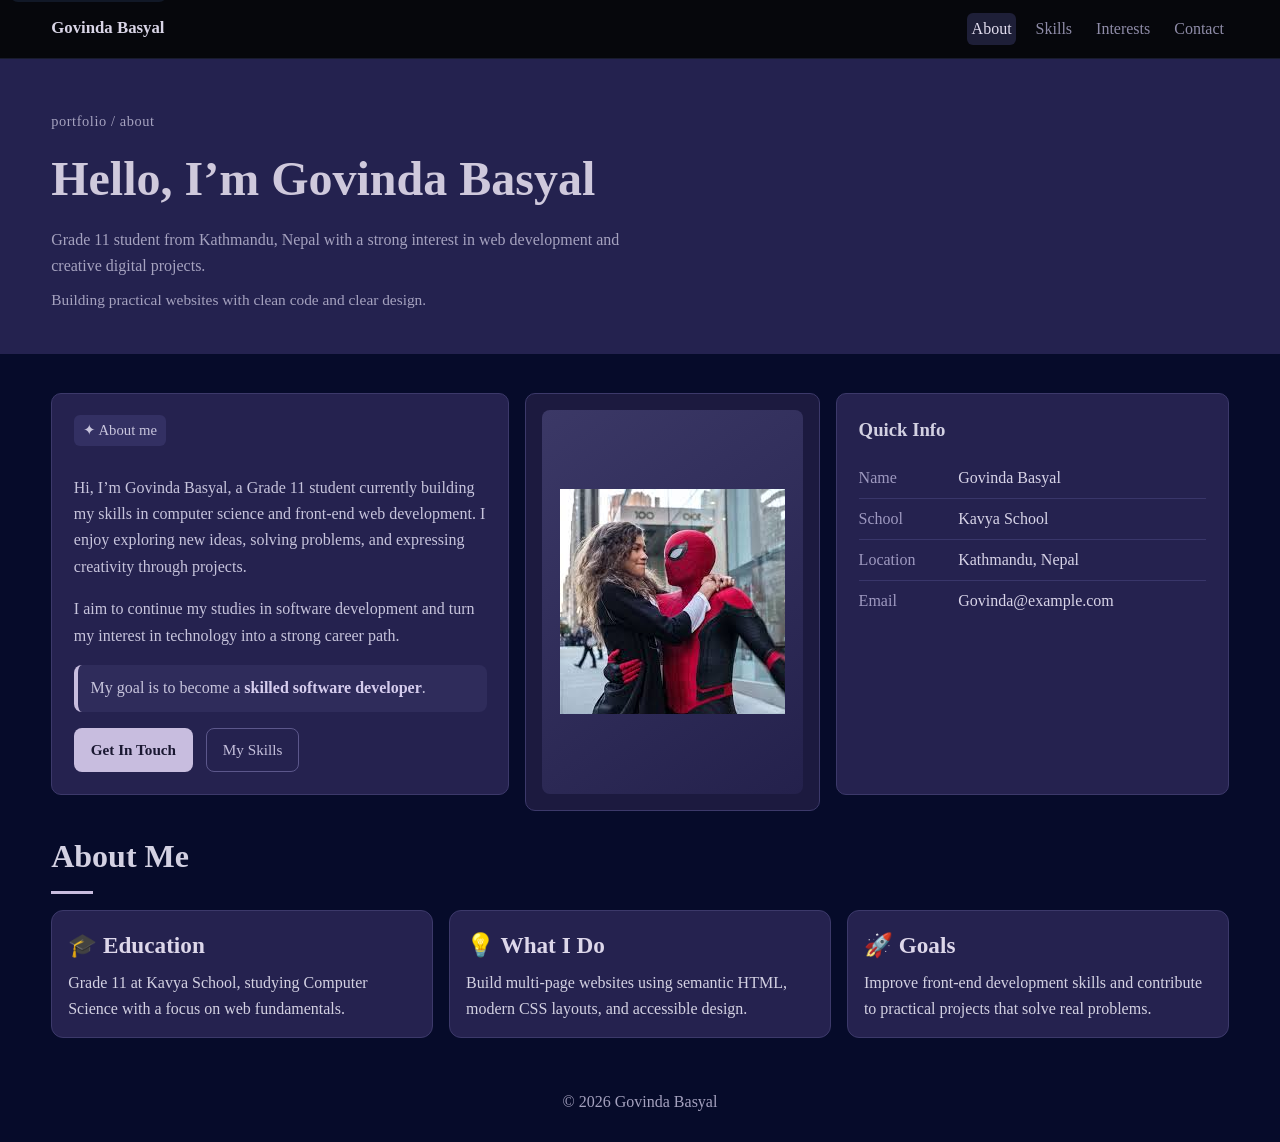
==== index.html @ 45eedd15 "Add files via upload" ====
<!DOCTYPE html>
<html lang="en">
<head>
<meta charset="UTF-8">
<meta name="viewport" content="width=device-width, initial-scale=1.0">
<title>About Me | Govinda Basyal</title>
<style>
.motto {
	background: #2f2c5b;
	border-left: 4px solid #c8bddf;
	padding: 0.65rem 0.8rem;
	border-radius: 8px;
	margin-top: 0.8rem;
}

.hero-highlight {
	margin-top: 0.7rem;
	font-size: 0.96rem;
	color: #a8a4c3;
}
</style>
<link rel="stylesheet" href="styles.css">
<link rel="stylesheet" href="about.css">
</head>
<body class="site-shell">
<a class="skip-link" href="#main-content">Skip to main content</a>
<nav class="site-nav" aria-label="Main navigation">
<div class="nav-inner">
<a class="brand" href="index.html">Govinda Basyal</a>
<div class="nav-links">
<a class="active" href="index.html" aria-current="page">About</a>
<a href="skills.html">Skills</a>
<a href="interests.html">Interests</a>
<a href="contact.html">Contact</a>
</div>
</div>
</nav>

<header class="site-header">
<div class="hero-inner">
<p class="crumb">portfolio / about</p>
<h1>Hello, I’m Govinda Basyal</h1>
<p>Grade 11 student from Kathmandu, Nepal with a strong interest in web development and creative digital projects.</p>
<p class="hero-highlight">Building practical websites with clean code and clear design.</p>
</div>
</header>

<main class="container" id="main-content">
<div class="about-top-grid">
<section class="card">
<p class="mini-label">✦ About me</p>
<p>Hi, I’m Govinda Basyal, a Grade 11 student currently building my skills in computer science and front-end web development. I enjoy exploring new ideas, solving problems, and expressing creativity through projects.</p>
<p>I aim to continue my studies in software development and turn my interest in technology into a strong career path.</p>
<p class="motto">My goal is to become a <span style="font-weight: 700; color: #d6cdee;">skilled software developer</span>.</p>
<div class="btn-row">
<a class="btn primary" href="contact.html">Get In Touch</a>
<a class="btn ghost" href="skills.html">My Skills</a>
</div>
</section>

<section class="profile-card" aria-label="Profile image placeholder">
<div class="profile-photo" role="img" aria-label="Profile photo placeholder"><img src="image.png" alt=""></div>
</section>

<section class="card">
<h3 class="section-title">Quick Info</h3>
<dl class="quick-info">
<div><dt>Name</dt><dd>Govinda Basyal</dd></div>
<div><dt>School</dt><dd>Kavya School</dd></div>
<div><dt>Location</dt><dd>Kathmandu, Nepal</dd></div>
<div><dt>Email</dt><dd>Govinda@example.com</dd></div>
</dl>
</section>
</div>

<section class="about-section">
<h2>About Me</h2>
<div class="heading-line"></div>
<div class="grid three-column">
<article class="feature-box">
<h4>🎓 Education</h4>
<p>Grade 11 at Kavya School, studying Computer Science with a focus on web fundamentals.</p>
</article>
<article class="feature-box">
<h4>💡 What I Do</h4>
<p>Build multi-page websites using semantic HTML, modern CSS layouts, and accessible design.</p>
</article>
<article class="feature-box">
<h4>🚀 Goals</h4>
<p>Improve front-end development skills and contribute to practical projects that solve real problems.</p>
</article>
</div>
</section>
</main>

<footer class="site-footer">© 2026 Govinda Basyal</footer>
</body>
</html>
---- styles.css ----
* {
  box-sizing: border-box;
}

:root {
  --bg: #060b2a;
  --bg-soft: #24224f;
  --card: #25224f;
  --card-soft: #2d2a5b;
  --text: #d3d1e2;
  --muted: #a5a2bf;
  --border: #3c396a;
  --accent: #c8bddf;
}

html,
body {
  margin: 0;
  padding: 0;
  scroll-behavior: smooth;
}

body {
  font-family: Cambria, "Times New Roman", serif;
  line-height: 1.6;
  background: var(--bg);
  color: var(--text);
}

img {
  max-width: 100%;
  display: block;
}

.skip-link {
  position: absolute;
  top: -40px;
  left: 10px;
  background: #111827;
  color: #ffffff;
  padding: 8px 12px;
  border-radius: 8px;
  z-index: 1000;
  text-decoration: none;
}

.skip-link:focus {
  top: 10px;
}

.site-shell {
  min-height: 100vh;
  display: flex;
  flex-direction: column;
}

.site-nav {
  background: #06070c;
  border-bottom: 1px solid #181b2e;
}

.nav-inner {
  width: min(1240px, 92%);
  margin: 0 auto;
  display: flex;
  align-items: center;
  justify-content: space-between;
  gap: 1rem;
  padding: 0.8rem 0;
}

.brand {
  color: #d9d5e7;
  font-weight: 700;
  text-decoration: none;
  font-size: 1.05rem;
}

.nav-links {
  display: flex;
  gap: 0.9rem;
  flex-wrap: wrap;
}

.nav-links a {
  text-decoration: none;
  color: #8f8ca8;
  padding: 0.2rem 0.3rem;
  border-radius: 6px;
  transition: color 0.2s ease, background 0.2s ease;
}

.nav-links a:hover,
.nav-links a.active {
  color: #e3deef;
  background: #1e1f38;
}

.site-header {
  background: var(--bg-soft);
  padding: 2.6rem 0;
}

.hero-inner {
  width: min(1240px, 92%);
  margin: 0 auto;
}

.crumb {
  margin: 0;
  color: #9995bd;
  font-size: 0.9rem;
  letter-spacing: 0.04em;
}

.site-header h1 {
  margin: 0.5rem 0 0;
  font-size: clamp(2rem, 4.2vw, 3rem);
  color: #cfc9dc;
}

.site-header p {
  margin: 0.6rem 0 0;
  max-width: 72ch;
  color: var(--muted);
}

.container {
  width: min(1240px, 92%);
  margin: 2.4rem auto;
  flex: 1;
}

.card {
  border-radius: 10px;
  padding: 1.35rem;
  margin-bottom: 1rem;
  background: var(--card);
  border: 1px solid var(--border);
}

.grid {
  display: grid;
  grid-template-columns: 1fr;
  gap: 1rem;
}

@media (min-width: 780px) {
  .grid.two-column {
    grid-template-columns: 1fr 1fr;
  }

  .grid.three-column {
    grid-template-columns: repeat(3, 1fr);
  }
}

.btn-row {
  display: flex;
  gap: 0.8rem;
  margin-top: 1rem;
  flex-wrap: wrap;
}

.btn {
  display: inline-block;
  text-decoration: none;
  border-radius: 8px;
  padding: 0.55rem 1rem;
  border: 1px solid transparent;
  font-size: 0.95rem;
}

.btn.primary {
  background: var(--accent);
  color: #1a1832;
  font-weight: 700;
}

.btn.ghost {
  color: #c5c0dc;
  border-color: #5c578b;
  background: transparent;
}

.section-title {
  margin-top: 0;
  margin-bottom: 0.8rem;
}

.site-footer {
  text-align: center;
  color: #8f8ca8;
  padding: 0.8rem 1rem 1.7rem;
}

@media (max-width: 680px) {
  .nav-inner {
    flex-direction: column;
    align-items: flex-start;
  }

  .nav-links {
    width: 100%;
    justify-content: space-between;
  }
}
---- about.css ----
:root {
	--accent: #c8bddf;
	--bg-top: #060b2a;
	--bg-bottom: #060b2a;
	--text: #d3d1e2;
	--muted: #a5a2bf;
	--card: #25224f;
	--border: #3c396a;
}

body {
	color: var(--text);
	background: var(--bg-top);
}

.site-header p {
	color: var(--muted);
}

.card {
	background: var(--card);
	border: 1px solid var(--border);
	box-shadow: none;
}

.mini-label {
	margin: 0 0 0.8rem;
	display: inline-block;
	font-size: 0.92rem;
	padding: 0.2rem 0.55rem;
	border-radius: 6px;
	background: #333063;
	color: #c7bddf;
}

.card p,
.card li {
	color: #c7c4dc;
	line-height: 1.65;
}

.about-top-grid {
	display: grid;
	grid-template-columns: 1.4fr 0.9fr 1.2fr;
	gap: 1rem;
	align-items: stretch;
}

.profile-card {
	border-radius: 10px;
	border: 1px solid var(--border);
	background: #1c1a3f;
	padding: 1rem;
	display: flex;
	align-items: center;
	justify-content: center;
	min-height: 240px;
}

.profile-photo {
	width: 100%;
	height: 100%;
	min-height: 210px;
	border-radius: 8px;
	background: linear-gradient(145deg, #3b3866, #24214c);
	display: flex;
	align-items: center;
	justify-content: center;
	color: #cfcbe2;
	font-weight: 700;
	text-align: center;
	padding: 1rem;
}

.quick-info {
	margin: 0;
}

.quick-info div {
	display: grid;
	grid-template-columns: 90px 1fr;
	gap: 0.6rem;
	padding: 0.45rem 0;
	border-bottom: 1px solid #39366a;
}

.quick-info div:last-child {
	border-bottom: none;
}

.quick-info dt {
	color: #9e99c0;
}

.quick-info dd {
	margin: 0;
	color: #d8d4e8;
}

.about-section {
	margin-top: 1.3rem;
}

.about-section h2 {
	margin: 0;
	font-size: 2rem;
}

.heading-line {
	width: 42px;
	height: 3px;
	background: #c8bddf;
	margin: 0.5rem 0 1rem;
}

.feature-box {
	background: #25224f;
	border: 1px solid var(--border);
	border-radius: 12px;
	padding: 1rem;
}

.feature-box h4 {
	margin: 0 0 0.4rem;
	font-size: 1.45rem;
	color: #ddd7ea;
}

.feature-box p {
	margin: 0;
}

@media (max-width: 980px) {
	.about-top-grid {
		grid-template-columns: 1fr;
	}
}

.site-footer {
	color: var(--muted);
}
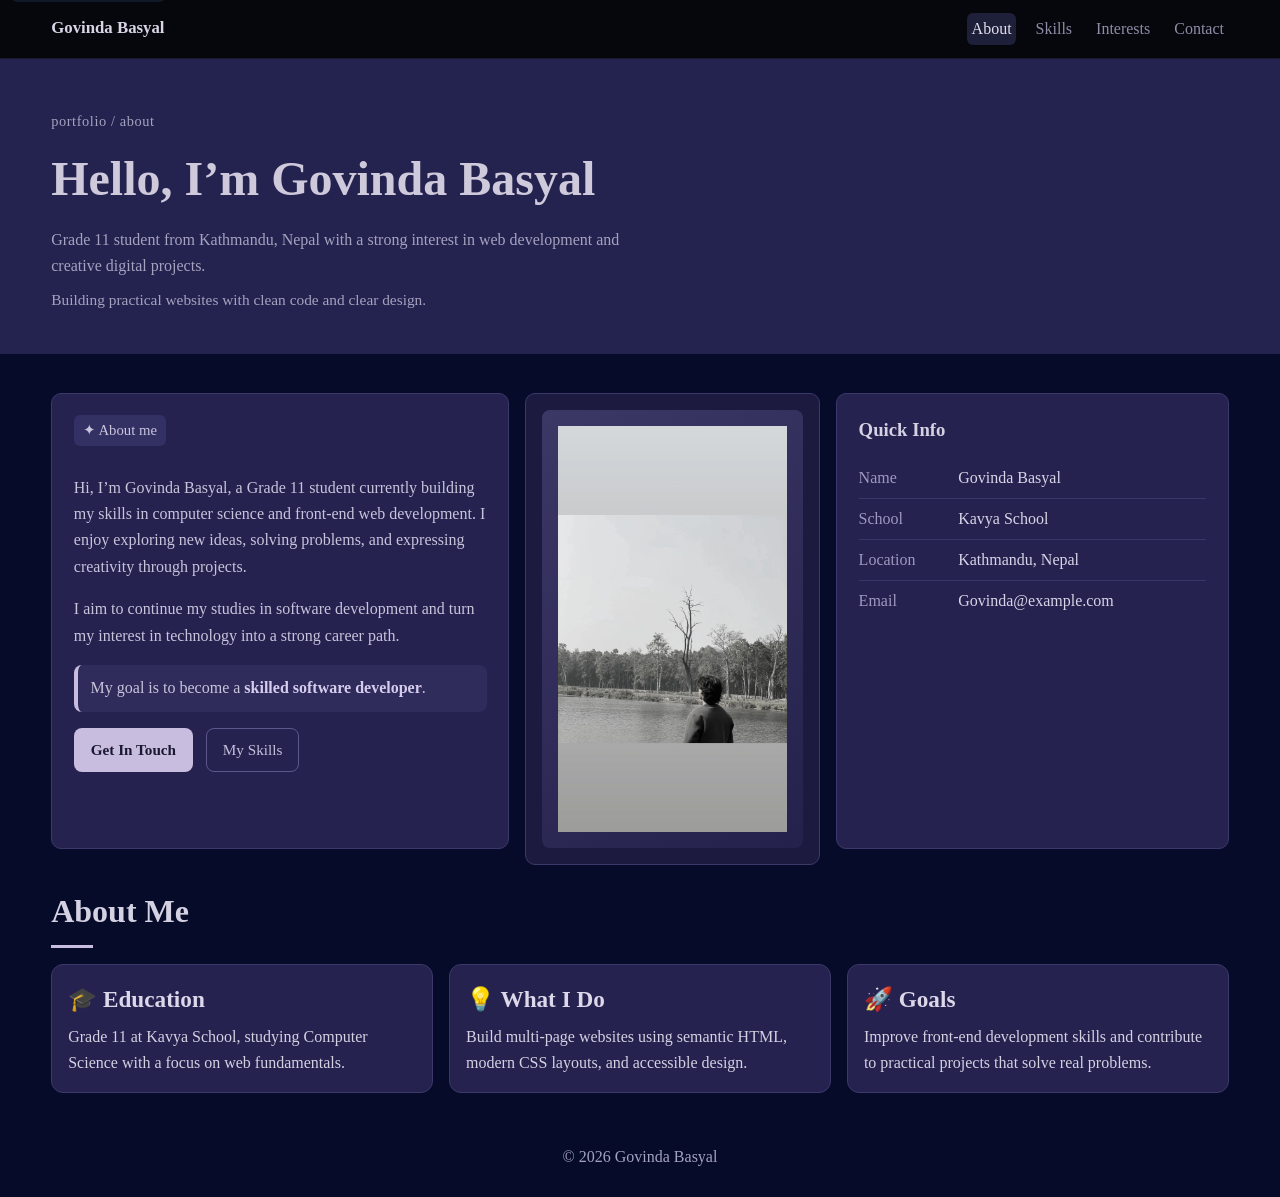
==== commit 6c9b44d9: "Update index.html" ====
--- a/index.html
+++ b/index.html
@@ -59,7 +59,7 @@
 </section>
 
 <section class="profile-card" aria-label="Profile image placeholder">
-<div class="profile-photo" role="img" aria-label="Profile photo placeholder"><img src="image.png" alt=""></div>
+<div class="profile-photo" role="img" aria-label="Profile photo placeholder"><img src="image.jpg" alt=""></div>
 </section>
 
 <section class="card">
@@ -95,4 +95,4 @@
 
 <footer class="site-footer">© 2026 Govinda Basyal</footer>
 </body>
-</html>+</html>
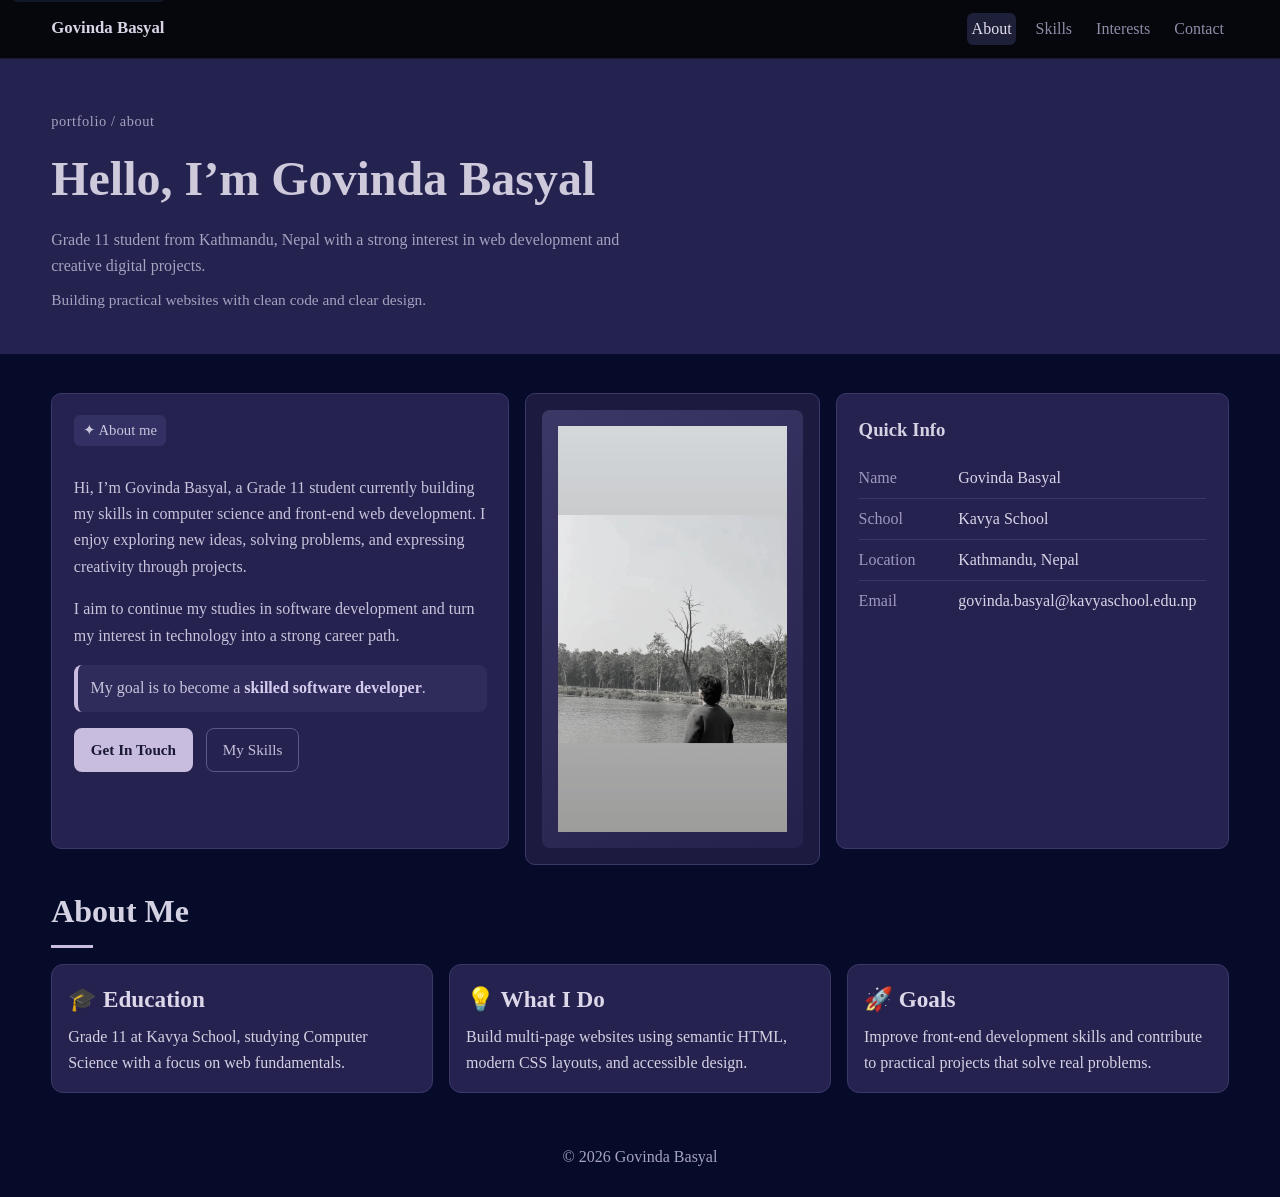
==== commit 30781473: "Update email address in quick-info section" ====
--- a/index.html
+++ b/index.html
@@ -68,7 +68,7 @@
 <div><dt>Name</dt><dd>Govinda Basyal</dd></div>
 <div><dt>School</dt><dd>Kavya School</dd></div>
 <div><dt>Location</dt><dd>Kathmandu, Nepal</dd></div>
-<div><dt>Email</dt><dd>Govinda@example.com</dd></div>
+<div><dt>Email</dt><dd>govinda.basyal@kavyaschool.edu.np</dd></div>
 </dl>
 </section>
 </div>
